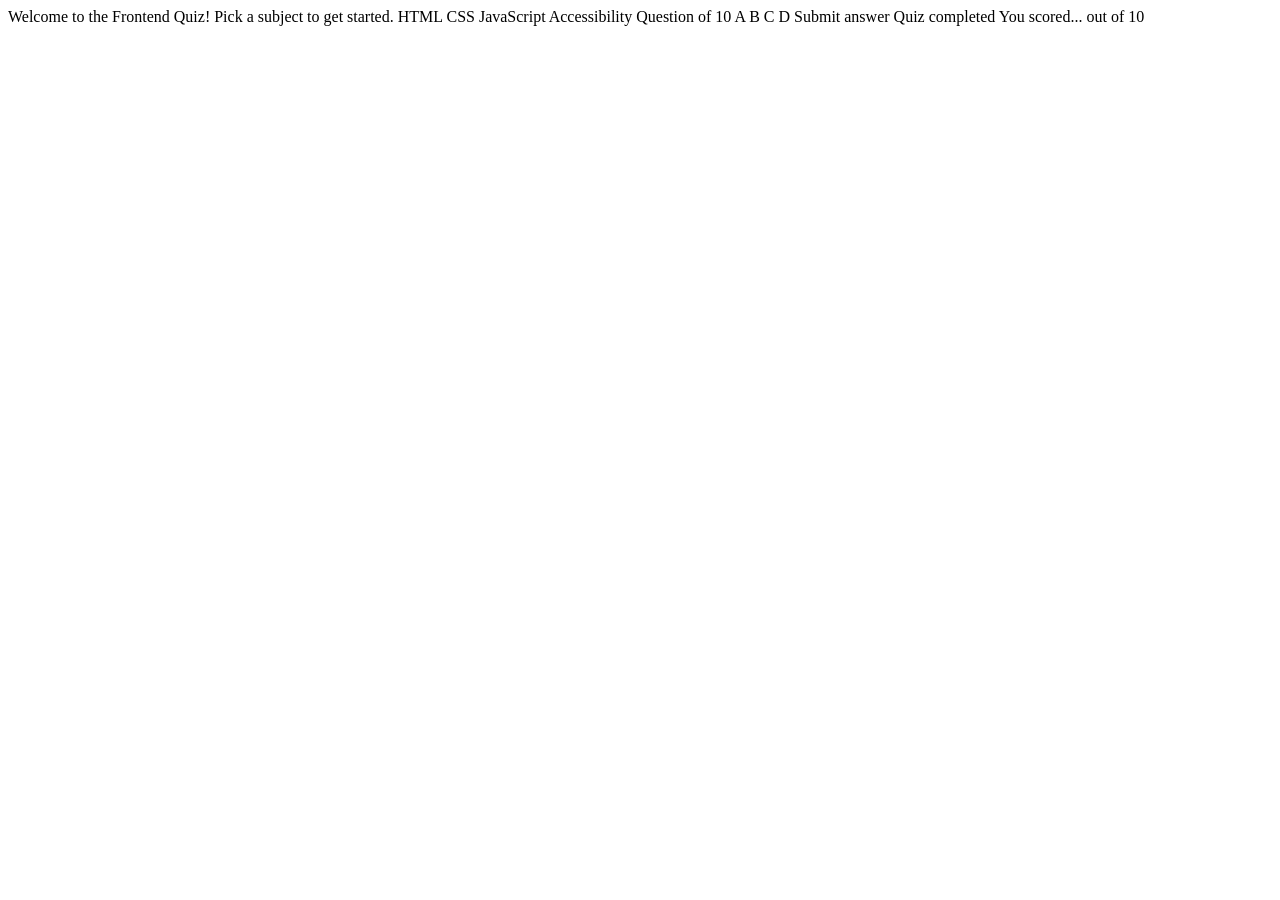
==== starter-code/index.html @ baa0d626 "quiz app" ====
<!DOCTYPE html>
<html lang="en">
<head>
  <meta charset="UTF-8">
  <meta name="viewport" content="width=device-width, initial-scale=1.0">

  <link rel="icon" type="image/png" sizes="32x32" href="./assets/images/favicon-32x32.png">
  
  <title>Frontend Mentor | Frontend quiz app</title>
</head>
<body>

  <!-- Quiz menu start -->

  Welcome to the Frontend Quiz!
  Pick a subject to get started.

  HTML
  CSS
  JavaScript
  Accessibility

  <!-- Quiz menu end -->

  <!-- Quiz question start -->

  Question <!-- number --> of 10

  A
  B
  C
  D

  Submit answer

  <!-- Quiz question end -->

  <!-- Quiz completed start -->

  Quiz completed
  You scored...

  <!-- score --> out of 10

  <!-- Quiz completed end -->

</body>
</html>
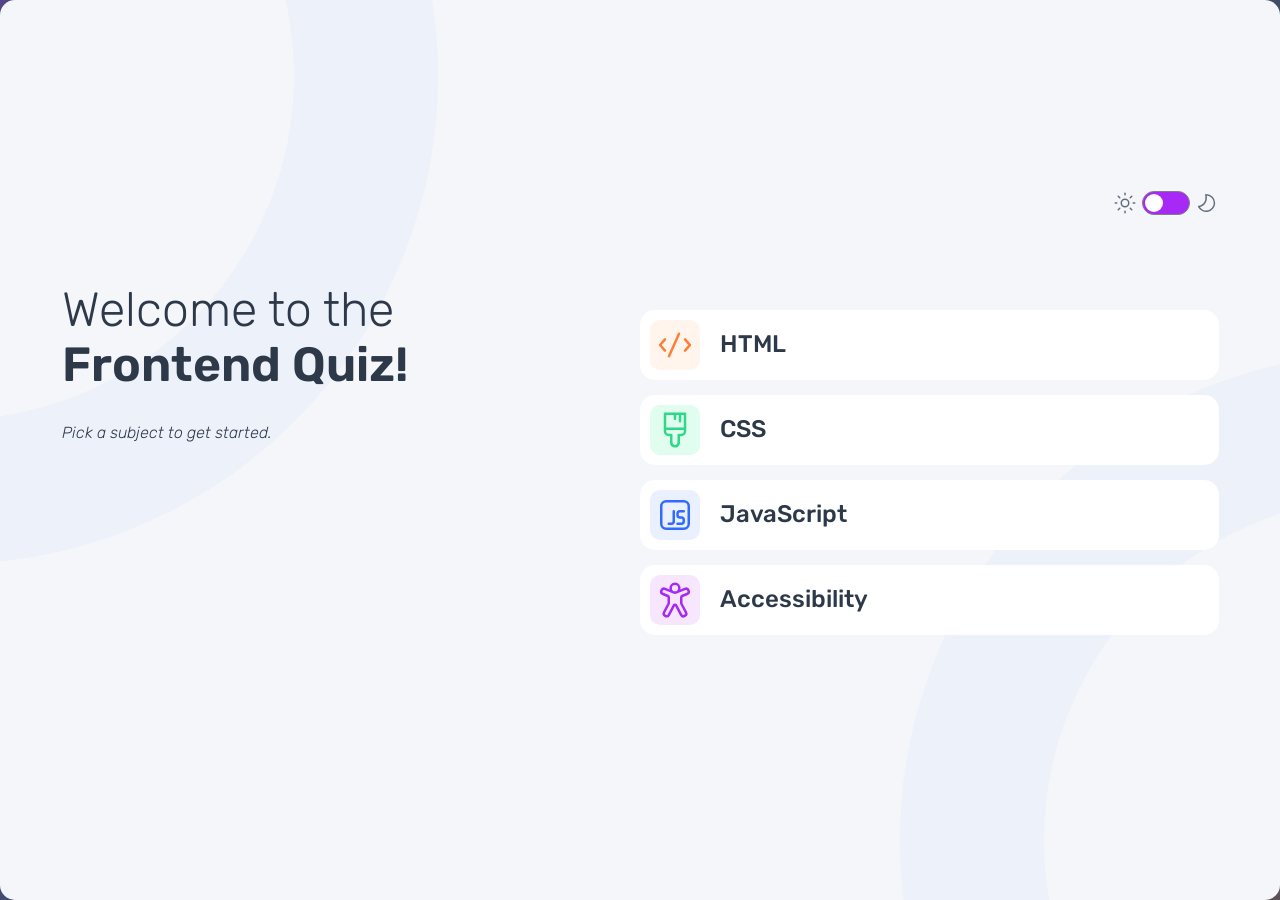
==== commit 402dc92b: "completed" ====
--- a/starter-code/index.html
+++ b/starter-code/index.html
@@ -1,48 +1,56 @@
 <!DOCTYPE html>
 <html lang="en">
-<head>
-  <meta charset="UTF-8">
-  <meta name="viewport" content="width=device-width, initial-scale=1.0">
+  <head>
+    <meta charset="UTF-8" />
+    <meta name="viewport" content="width=device-width, initial-scale=1.0" />
 
-  <link rel="icon" type="image/png" sizes="32x32" href="./assets/images/favicon-32x32.png">
-  
-  <title>Frontend Mentor | Frontend quiz app</title>
-</head>
-<body>
+    <link
+      rel="icon"
+      type="image/png"
+      sizes="32x32"
+      href="./assets/images/favicon-32x32.png"
+    />
+    <link rel="stylesheet" href="./normalizer.css" />
+    <link rel="stylesheet" href="./style.css" />
+    <script defer src="./app.js"></script>
 
-  <!-- Quiz menu start -->
-
-  Welcome to the Frontend Quiz!
-  Pick a subject to get started.
-
-  HTML
-  CSS
-  JavaScript
-  Accessibility
-
-  <!-- Quiz menu end -->
-
-  <!-- Quiz question start -->
-
-  Question <!-- number --> of 10
-
-  A
-  B
-  C
-  D
-
-  Submit answer
-
-  <!-- Quiz question end -->
-
-  <!-- Quiz completed start -->
-
-  Quiz completed
-  You scored...
-
-  <!-- score --> out of 10
-
-  <!-- Quiz completed end -->
-
-</body>
-</html>+    <title>Frontend Mentor | Frontend quiz app</title>
+  </head>
+  <body>
+    <section class="quiz-app">
+      <div class="container">
+        <div class="upper-area">
+          <div class="selected-subject"></div>
+          <div class="theme-toggle">
+            <img
+              class="icon-sun"
+              src="./assets/images/icon-sun-dark.svg"
+              alt=""
+            />
+            <label for="mode-switch">
+              <input type="checkbox" name="mode-switch" id="mode-switch" />
+            </label>
+            <img
+              class="icon-moon"
+              src="./assets/images/icon-moon-dark.svg"
+              alt=""
+            />
+          </div>
+        </div>
+        <div class="content">
+          <div class="text-area">
+            <h1 class="app-title">
+              <span>Welcome to the</span><br /><strong>Frontend Quiz!</strong>
+            </h1>
+            <p class="app-text">Pick a subject to get started.</p>
+            <div class="progression-bar"></div>
+          </div>
+          <div class="answer-area">
+            <ul class="answer-list"></ul>
+            <button class="submit" type="submit"></button>
+          </div>
+        </div>
+      </div>
+    </section>
+  </body>
+</html>
--- a/starter-code/normalizer.css
+++ b/starter-code/normalizer.css
@@ -0,0 +1,351 @@
+/*! normalize.css v8.0.1 | MIT License | github.com/necolas/normalize.css */
+
+/* Document
+   ========================================================================== */
+
+/**
+ * 1. Correct the line height in all browsers.
+ * 2. Prevent adjustments of font size after orientation changes in iOS.
+ */
+
+html {
+  line-height: 1.15; /* 1 */
+  -webkit-text-size-adjust: 100%; /* 2 */
+}
+
+/* Sections
+   ========================================================================== */
+
+/**
+ * Remove the margin in all browsers.
+ */
+
+body {
+  margin: 0;
+}
+
+/**
+ * Render the `main` element consistently in IE.
+ */
+
+main {
+  display: block;
+}
+
+/**
+ * Correct the font size and margin on `h1` elements within `section` and
+ * `article` contexts in Chrome, Firefox, and Safari.
+ */
+
+h1 {
+  font-size: 2em;
+  margin: 0.67em 0;
+}
+
+/* Grouping content
+   ========================================================================== */
+
+/**
+ * 1. Add the correct box sizing in Firefox.
+ * 2. Show the overflow in Edge and IE.
+ */
+
+hr {
+  box-sizing: content-box; /* 1 */
+  height: 0; /* 1 */
+  overflow: visible; /* 2 */
+}
+
+/**
+ * 1. Correct the inheritance and scaling of font size in all browsers.
+ * 2. Correct the odd `em` font sizing in all browsers.
+ */
+
+pre {
+  font-family: monospace, monospace; /* 1 */
+  font-size: 1em; /* 2 */
+}
+
+/* Text-level semantics
+   ========================================================================== */
+
+/**
+ * Remove the gray background on active links in IE 10.
+ */
+
+a {
+  background-color: transparent;
+}
+
+/**
+ * 1. Remove the bottom border in Chrome 57-
+ * 2. Add the correct text decoration in Chrome, Edge, IE, Opera, and Safari.
+ */
+
+abbr[title] {
+  border-bottom: none; /* 1 */
+  text-decoration: underline; /* 2 */
+  text-decoration: underline dotted; /* 2 */
+}
+
+/**
+ * Add the correct font weight in Chrome, Edge, and Safari.
+ */
+
+b,
+strong {
+  font-weight: bolder;
+}
+
+/**
+ * 1. Correct the inheritance and scaling of font size in all browsers.
+ * 2. Correct the odd `em` font sizing in all browsers.
+ */
+
+code,
+kbd,
+samp {
+  font-family: monospace, monospace; /* 1 */
+  font-size: 1em; /* 2 */
+}
+
+/**
+ * Add the correct font size in all browsers.
+ */
+
+small {
+  font-size: 80%;
+}
+
+/**
+ * Prevent `sub` and `sup` elements from affecting the line height in
+ * all browsers.
+ */
+
+sub,
+sup {
+  font-size: 75%;
+  line-height: 0;
+  position: relative;
+  vertical-align: baseline;
+}
+
+sub {
+  bottom: -0.25em;
+}
+
+sup {
+  top: -0.5em;
+}
+
+/* Embedded content
+   ========================================================================== */
+
+/**
+ * Remove the border on images inside links in IE 10.
+ */
+
+img {
+  border-style: none;
+}
+
+/* Forms
+   ========================================================================== */
+
+/**
+ * 1. Change the font styles in all browsers.
+ * 2. Remove the margin in Firefox and Safari.
+ */
+
+button,
+input,
+optgroup,
+select,
+textarea {
+  font-family: inherit; /* 1 */
+  font-size: 100%; /* 1 */
+  line-height: 1.15; /* 1 */
+  margin: 0; /* 2 */
+}
+
+/**
+ * Show the overflow in IE.
+ * 1. Show the overflow in Edge.
+ */
+
+button,
+input {
+  /* 1 */
+  overflow: visible;
+}
+
+/**
+ * Remove the inheritance of text transform in Edge, Firefox, and IE.
+ * 1. Remove the inheritance of text transform in Firefox.
+ */
+
+button,
+select {
+  /* 1 */
+  text-transform: none;
+}
+
+/**
+ * Correct the inability to style clickable types in iOS and Safari.
+ */
+
+button,
+[type="button"],
+[type="reset"],
+[type="submit"] {
+  -webkit-appearance: button;
+}
+
+/**
+ * Remove the inner border and padding in Firefox.
+ */
+
+button::-moz-focus-inner,
+[type="button"]::-moz-focus-inner,
+[type="reset"]::-moz-focus-inner,
+[type="submit"]::-moz-focus-inner {
+  border-style: none;
+  padding: 0;
+}
+
+/**
+ * Restore the focus styles unset by the previous rule.
+ */
+
+button:-moz-focusring,
+[type="button"]:-moz-focusring,
+[type="reset"]:-moz-focusring,
+[type="submit"]:-moz-focusring {
+  outline: 1px dotted;
+}
+
+/**
+ * Correct the padding in Firefox.
+ */
+
+fieldset {
+  padding: 0.35em 0.75em 0.625em;
+}
+
+/**
+ * 1. Correct the text wrapping in Edge and IE.
+ * 2. Correct the color inheritance from `fieldset` elements in IE.
+ * 3. Remove the padding so developers are not caught out when they zero out
+ *    `fieldset` elements in all browsers.
+ */
+
+legend {
+  box-sizing: border-box; /* 1 */
+  color: inherit; /* 2 */
+  display: table; /* 1 */
+  max-width: 100%; /* 1 */
+  padding: 0; /* 3 */
+  white-space: normal; /* 1 */
+}
+
+/**
+ * Add the correct vertical alignment in Chrome, Firefox, and Opera.
+ */
+
+progress {
+  vertical-align: baseline;
+}
+
+/**
+ * Remove the default vertical scrollbar in IE 10+.
+ */
+
+textarea {
+  overflow: auto;
+}
+
+/**
+ * 1. Add the correct box sizing in IE 10.
+ * 2. Remove the padding in IE 10.
+ */
+
+[type="checkbox"],
+[type="radio"] {
+  box-sizing: border-box; /* 1 */
+  padding: 0; /* 2 */
+}
+
+/**
+ * Correct the cursor style of increment and decrement buttons in Chrome.
+ */
+
+[type="number"]::-webkit-inner-spin-button,
+[type="number"]::-webkit-outer-spin-button {
+  height: auto;
+}
+
+/**
+ * 1. Correct the odd appearance in Chrome and Safari.
+ * 2. Correct the outline style in Safari.
+ */
+
+[type="search"] {
+  -webkit-appearance: textfield; /* 1 */
+  outline-offset: -2px; /* 2 */
+}
+
+/**
+ * Remove the inner padding in Chrome and Safari on macOS.
+ */
+
+[type="search"]::-webkit-search-decoration {
+  -webkit-appearance: none;
+}
+
+/**
+ * 1. Correct the inability to style clickable types in iOS and Safari.
+ * 2. Change font properties to `inherit` in Safari.
+ */
+
+::-webkit-file-upload-button {
+  -webkit-appearance: button; /* 1 */
+  font: inherit; /* 2 */
+}
+
+/* Interactive
+   ========================================================================== */
+
+/*
+ * Add the correct display in Edge, IE 10+, and Firefox.
+ */
+
+details {
+  display: block;
+}
+
+/*
+ * Add the correct display in all browsers.
+ */
+
+summary {
+  display: list-item;
+}
+
+/* Misc
+   ========================================================================== */
+
+/**
+ * Add the correct display in IE 10+.
+ */
+
+template {
+  display: none;
+}
+
+/**
+ * Add the correct display in IE 10.
+ */
+
+[hidden] {
+  display: none;
+}
--- a/starter-code/style.css
+++ b/starter-code/style.css
@@ -0,0 +1,451 @@
+@charset "UTF-8";
+@font-face {
+  font-family: "Rubik-Variable";
+  src: url(./assets/fonts/Rubik-VariableFont_wght.ttf);
+  font-style: normal;
+}
+@font-face {
+  font-family: "Rubik-Variable";
+  src: url(./assets/fonts/Rubik-Italic-VariableFont_wght.ttf);
+  font-style: italic;
+}
+/*Colors*/
+*,
+*::before,
+*::after {
+  box-sizing: border-box;
+}
+
+body {
+  font-family: "Rubik-Variable";
+  font-size: 16px;
+  /* 1. 베이스 배경색 (기존 색상에서 어두운 톤을 선택) */
+  background-color: #3b4d66;
+  /* 2. Multiple Radial Gradients 적용 */
+  background-image: radial-gradient(circle at 10% 20%, rgba(167, 41, 245, 0.3) 0%, rgba(167, 41, 245, 0) 70%), radial-gradient(circle at 90% 80%, rgba(204, 94, 30, 0.3) 0%, rgba(255, 126, 53, 0) 60%), radial-gradient(circle at 30% 90%, rgba(68, 93, 129, 0.3) 0%, rgba(59, 77, 102, 0) 50%);
+  /* 3. 배경 이미지 반복 방지 및 고정 */
+  background-repeat: no-repeat;
+  background-attachment: fixed; /* 스크롤해도 버블 위치 고정 */
+}
+
+body.theme-dark {
+  background-color: #1a1f26;
+  background-image: radial-gradient(circle at 15% 15%, rgba(167, 41, 245, 0.08) 0%, rgba(167, 41, 245, 0) 60%), radial-gradient(circle at 85% 80%, rgba(255, 126, 53, 0.05) 0%, rgba(255, 126, 53, 0) 50%), radial-gradient(circle at 50% 90%, rgba(59, 77, 102, 0.1) 0%, rgba(59, 77, 102, 0) 70%);
+  background-repeat: no-repeat;
+  background-attachment: fixed;
+}
+
+ul,
+ol,
+li {
+  list-style-type: none;
+  padding: 0;
+}
+
+a:link {
+  text-decoration: none;
+}
+
+button {
+  outline: none;
+  border: none;
+  cursor: pointer;
+}
+
+section.quiz-app {
+  width: 100vw;
+  height: 100vh;
+  display: flex;
+  justify-content: center;
+  align-items: center;
+}
+
+.container {
+  display: flex;
+  flex-direction: column;
+  width: 100vw;
+  height: 100vh;
+  max-width: 1440px;
+  max-height: 960px;
+  padding: 30px;
+  justify-content: center;
+  align-items: center;
+  background-image: url(./assets/images/pattern-background-desktop-light.svg);
+  background-color: #f4f6fa;
+  border-radius: 15px;
+  color: #2d3949;
+  transition: 0.3s;
+}
+@media screen and (max-width: 1200px) {
+  .container {
+    width: 80vw;
+    height: 80vh;
+  }
+}
+@media screen and (max-width: 768px) {
+  .container {
+    width: 100vw;
+    height: 100vh;
+    border-radius: 0;
+  }
+}
+@media screen and (max-width: 376px) {
+  .container {
+    padding: 15px;
+  }
+}
+
+.container.theme-dark {
+  background-image: url(./assets/images/pattern-background-desktop-dark.svg);
+  background-color: #313e51;
+  color: #f4f6fa;
+}
+
+.upper-area {
+  display: flex;
+  width: 1157px;
+  margin-bottom: 30px;
+  justify-content: space-between;
+  align-items: center;
+}
+@media screen and (max-width: 1200px) {
+  .upper-area {
+    width: 100%;
+  }
+}
+
+.selected-subject {
+  display: flex;
+  justify-content: center;
+  align-items: center;
+  font-size: 22px;
+  font-weight: 500;
+}
+
+.selected-subject img {
+  width: 50px;
+  height: 50px;
+  margin-right: 15px;
+  border-radius: 15px;
+  background-color: var(--icon-bg);
+}
+
+.theme-toggle {
+  display: flex;
+  align-items: center;
+  gap: 5px;
+}
+
+input[type=checkbox] {
+  -webkit-appearance: none;
+     -moz-appearance: none;
+          appearance: none;
+  position: relative;
+  width: 48px;
+  height: 24px;
+  margin-top: 5px;
+  border: 1px solid grey;
+  border-radius: 12px;
+  background-color: #a729f5;
+  transition: 0.2s;
+}
+
+input[type=checkbox]:checked {
+  background-color: #2d3949;
+  transition: 0.2s;
+}
+
+input[type=checkbox]::after {
+  content: "";
+  left: 5%;
+  top: 50%;
+  transform: translateY(-50%);
+  position: absolute;
+  width: 18px;
+  height: 18px;
+  border-radius: 100%;
+  background-color: white;
+  transition: 0.2s;
+}
+
+input[type=checkbox]:checked::after {
+  left: 95%;
+  transform: translate(-100%, -50%);
+}
+
+input[type=checkbox]:disabled::after {
+  left: 5%;
+  transform: translateY(-50%);
+}
+
+.content {
+  display: flex;
+  width: 1157px;
+  height: 464px;
+  justify-content: center;
+  align-items: center;
+}
+@media screen and (max-width: 1200px) {
+  .content {
+    width: 100%;
+  }
+}
+@media screen and (max-width: 768px) {
+  .content {
+    flex-direction: column;
+    width: 100%;
+    height: 100%;
+  }
+}
+
+.text-area {
+  position: relative;
+  width: 50%;
+  align-self: normal;
+}
+@media screen and (max-width: 768px) {
+  .text-area {
+    width: 100%;
+  }
+}
+@media screen and (max-width: 376px) {
+  .text-area {
+    padding-right: 15px;
+  }
+}
+
+.progression-bar {
+  transition: 0.3s;
+}
+
+.progression-bar.active {
+  position: absolute;
+  bottom: 55px;
+  width: 100%;
+  height: 16px;
+  background-color: white;
+  border-radius: 10px;
+}
+@media screen and (max-width: 768px) {
+  .progression-bar.active {
+    left: -5px;
+    bottom: 40px;
+  }
+}
+@media screen and (max-width: 376px) {
+  .progression-bar.active {
+    left: -5px;
+    bottom: 25px;
+    margin-bottom: 15px;
+  }
+}
+
+.progression-bar.active.theme-dark {
+  background-color: #3b4d66;
+}
+
+.progression-bar.active::before {
+  content: "";
+  position: absolute;
+  left: 3px;
+  top: 3px;
+  display: block;
+  width: var(--progress, 0%);
+  height: 10px;
+  background-color: #a729f5;
+  border-radius: 10px;
+  transition: width 0.2s ease;
+}
+
+.app-title {
+  font-size: 48px;
+  text-align: left;
+}
+@media screen and (max-width: 768px) {
+  .app-title {
+    font-size: 40px;
+  }
+}
+@media screen and (max-width: 376px) {
+  .app-title {
+    font-size: 32px;
+  }
+}
+
+.app-title span {
+  font-weight: 300;
+}
+
+.app-title strong {
+  font-weight: 600;
+}
+
+.app-text {
+  font-style: italic;
+  font-weight: 100;
+}
+
+.answer-area {
+  width: 50%;
+}
+@media screen and (max-width: 768px) {
+  .answer-area {
+    width: 100%;
+  }
+}
+
+.answer-list > li {
+  display: flex;
+  width: 100%;
+  height: 70px;
+  align-items: center;
+  padding: 10px;
+  margin-bottom: 15px;
+  border-radius: 15px;
+  background-color: white;
+  cursor: pointer;
+  overflow: hidden;
+}
+.answer-list > li:nth-of-type(1) > img {
+  background-color: #fff5ed;
+}
+.answer-list > li:nth-of-type(2) > img {
+  background-color: #e0fdef;
+}
+.answer-list > li:nth-of-type(3) > img {
+  background-color: #ebf0ff;
+}
+.answer-list > li:nth-of-type(4) > img {
+  background-color: #f6e7ff;
+}
+
+.answer-list.theme-dark > li {
+  background-color: #3b4d66;
+}
+
+.answer-list > li:hover {
+  box-shadow: inset 0 0 0 3px purple;
+}
+
+.answer-list > li > img {
+  display: block;
+  padding: 5px;
+  border-radius: 10px;
+}
+
+.answer-list > li > span {
+  margin-left: 20px;
+  font-size: 24px;
+  font-weight: 500;
+}
+
+.answer-order {
+  display: flex;
+  width: 50px;
+  height: 50px;
+  border-radius: 10px;
+  background-color: #f4f6fa;
+  justify-content: center;
+  align-items: center;
+}
+
+.answer-order > span {
+  font-size: 22px;
+  font-weight: 500;
+  color: #313e51;
+}
+
+.answer-list > li.clicked {
+  box-shadow: inset 0 0 0 3px #a729f5;
+}
+
+.answer-list > li.clicked > .answer-order {
+  background-color: #a729f5;
+}
+
+.answer-list > li.clicked > .answer-order > span {
+  color: #f4f6fa;
+}
+
+.answer-list > li.clicked:hover {
+  box-shadow: inset 0 0 0 3px #a729f5;
+}
+
+.answer-list > li.clicked.correct {
+  box-shadow: inset 0 0 0 3px #2fd887;
+}
+
+.answer-list > li.clicked.correct > .answer-order {
+  background-color: #2fd887;
+}
+
+.answer-list > li.clicked.correct > .status-icon {
+  margin-left: auto;
+  background-color: white;
+}
+
+.answer-list > li.incorrect {
+  box-shadow: inset 0 0 0 3px #ee5454;
+}
+
+.answer-list > li.incorrect > .answer-order {
+  background-color: #ee5454;
+}
+
+.answer-list > li.incorrect > .answer-order > span {
+  color: #f4f6fa;
+}
+
+.answer-list > li.incorrect > .status-icon {
+  margin-left: auto;
+  background-color: white;
+}
+
+.answer-list > .error-msg {
+  display: flex;
+  width: 100%;
+  margin-top: 15px;
+  justify-content: center;
+  align-items: center;
+  color: #ee5454;
+}
+
+.error-msg img {
+  margin-right: 10px;
+}
+
+button[type=submit] {
+  opacity: 0;
+  transition: 0.5s;
+}
+
+button[type=submit].active {
+  width: 100%;
+  height: 70px;
+  border-radius: 15px;
+  background-color: #a729f5;
+  font-size: 24px;
+  color: white;
+  opacity: 1;
+}
+
+.ending-screen {
+  display: flex;
+  flex-direction: column;
+  gap: 30px;
+  width: 100%;
+  margin-bottom: 30px;
+  padding: 30px;
+  border-radius: 15px;
+  text-align: center;
+  background-color: white;
+}
+
+.ending-screen.theme-dark {
+  background-color: #2d3949;
+}
+
+.ending-screen > strong {
+  font-size: 160px;
+  font-weight: 500;
+}/*# sourceMappingURL=style.css.map */
